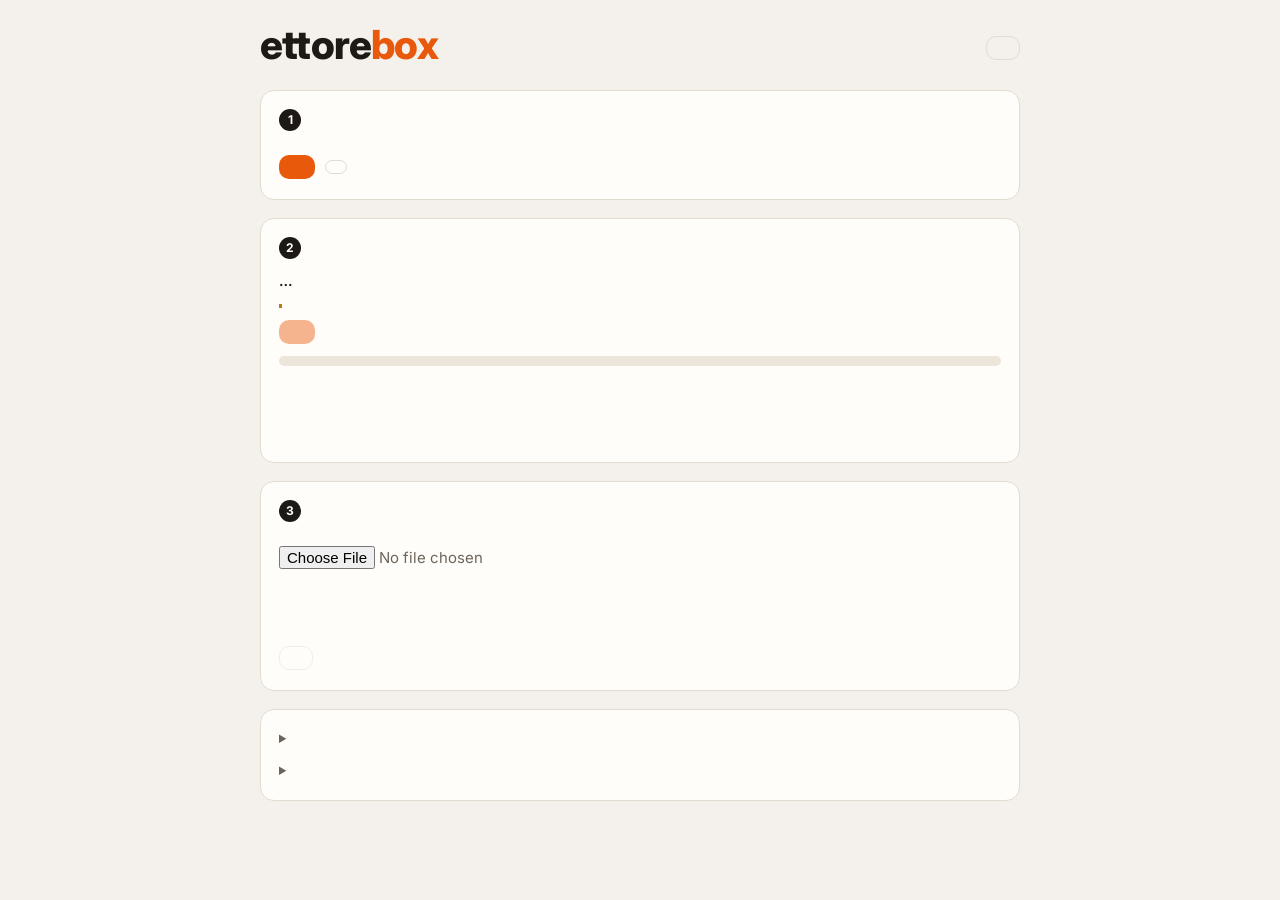
==== docs/index.html @ dc0d4690 "ettorebox: the installer and editor pages under its name, the beta's label and notes docs/index.html" ====
<!doctype html>
<html lang="en">
<head>
<meta charset="utf-8">
<meta name="viewport" content="width=device-width, initial-scale=1, viewport-fit=cover">
<title>ettorebox Installer</title>
<meta name="description" content="Install OpenPocket on a Donner Pocket X or M-VAVE BlackBox from the browser, over USB.">
<link rel="preconnect" href="https://fonts.googleapis.com">
<link rel="stylesheet" href="https://fonts.googleapis.com/css2?family=Inter:wght@400;600;800&family=JetBrains+Mono:wght@400;600&display=swap">
<style>
:root{--bg:#f4f1ec;--panel:#fffdf9;--ink:#1d1a16;--dim:#6d655b;--line:#e2dbd0;--acc:#e8590c;--acc-ink:#fff;--ok:#2f9e44;--err:#c92a2a;--warn:#b7791f;--bar:#ece5da;--code:#f0ebe3;color-scheme:light}
@media (prefers-color-scheme:dark){:root:not([data-theme="light"]){--bg:#121110;--panel:#1b1917;--ink:#ece7e0;--dim:#a39a8f;--line:#2e2a26;--acc:#ff7a29;--acc-ink:#1b1206;--ok:#5fcf74;--err:#ff6b6b;--warn:#e7b04b;--bar:#2a2622;--code:#24211e;color-scheme:dark}}
:root[data-theme="dark"]{--bg:#121110;--panel:#1b1917;--ink:#ece7e0;--dim:#a39a8f;--line:#2e2a26;--acc:#ff7a29;--acc-ink:#1b1206;--ok:#5fcf74;--err:#ff6b6b;--warn:#e7b04b;--bar:#2a2622;--code:#24211e;color-scheme:dark}
*{box-sizing:border-box}
body{margin:0;background:var(--bg);color:var(--ink);font:15px/1.55 Inter,system-ui,-apple-system,"Segoe UI",sans-serif;
  padding-left:max(16px,env(safe-area-inset-left,0px));padding-right:max(16px,env(safe-area-inset-right,0px));padding-block:24px 48px}
.wrap{max-width:760px;margin:0 auto;display:flex;flex-direction:column;gap:18px}
header{display:flex;align-items:flex-end;justify-content:space-between;gap:12px;flex-wrap:wrap}
h1{margin:0;font-size:clamp(28px,6vw,40px);font-weight:800;letter-spacing:-.02em;line-height:1.05;text-wrap:balance}
h1 span{color:var(--acc)}
.tag{margin:6px 0 0;color:var(--dim);max-width:60ch}
.card{background:var(--panel);border:1px solid var(--line);border-radius:14px;padding:18px 18px 20px;display:flex;flex-direction:column;gap:12px;min-width:0}
.card h2{margin:0;font-size:13px;letter-spacing:.09em;text-transform:uppercase;color:var(--dim);display:flex;align-items:center;gap:10px}
.card h2 b{display:inline-grid;place-items:center;width:22px;height:22px;border-radius:50%;background:var(--ink);color:var(--panel);font-size:12px;letter-spacing:0}
.row{display:flex;flex-wrap:wrap;gap:10px;align-items:center}
button.go{font:600 15px/1 Inter,sans-serif;padding:12px 18px;border-radius:10px;border:0;background:var(--acc);color:var(--acc-ink);cursor:pointer}
button.alt{font:600 14px/1 Inter,sans-serif;padding:11px 16px;border-radius:10px;border:1px solid var(--line);background:transparent;color:var(--ink);cursor:pointer}
button:disabled{opacity:.45;cursor:default}
.dev{display:grid;grid-template-columns:auto 1fr;gap:4px 14px;font-size:14px}
.dev dt{color:var(--dim)}
.dev dd{margin:0;font-weight:600;min-width:0;overflow-wrap:anywhere}
.pill{display:inline-block;font:600 12px/1 Inter,sans-serif;padding:6px 10px;border-radius:999px;border:1px solid var(--line);color:var(--dim)}
.pill.ok{color:var(--ok);border-color:currentColor}.pill.err{color:var(--err);border-color:currentColor}.pill.warn{color:var(--warn);border-color:currentColor}
.bar{height:10px;border-radius:6px;background:var(--bar);overflow:hidden}
.bar i{display:block;height:100%;width:0;background:var(--acc);transition:width .2s}
.steps{display:flex;flex-wrap:wrap;gap:6px;font-size:12px;color:var(--dim)}
.steps span{padding:4px 8px;border-radius:6px;background:var(--bar)}
.steps span.on{background:var(--acc);color:var(--acc-ink)}
.steps span.done{background:transparent;color:var(--ok);outline:1px solid currentColor}
.note{font-size:13.5px;color:var(--dim);margin:0;max-width:68ch}
.note strong{color:var(--ink)}
.warnbox{border-left:3px solid var(--warn);padding:2px 0 2px 12px}
.msg{font-weight:600;min-height:1.5em}
.msg.ok{color:var(--ok)}.msg.err{color:var(--err)}
input[type=file]{font:inherit;color:var(--dim);max-width:100%}
label.chk{display:flex;gap:8px;align-items:flex-start;font-size:13.5px}
details summary{cursor:pointer;color:var(--dim);font-size:13px}
pre#log{margin:10px 0 0;background:var(--code);border-radius:10px;padding:12px;font:12px/1.5 "JetBrains Mono",ui-monospace,Menlo,Consolas,monospace;max-height:260px;overflow:auto;white-space:pre-wrap;overflow-wrap:anywhere}
code{font:12.5px "JetBrains Mono",ui-monospace,monospace;background:var(--code);padding:1px 5px;border-radius:5px}
footer{color:var(--dim);font-size:12.5px;display:flex;flex-direction:column;gap:6px}
footer a,.note a{color:inherit}
[hidden]{display:none!important}
</style>
</head>
<body>
<div class="wrap">
  <header>
    <div>
      <h1>ettore<span>box</span></h1>
      <p class="tag" data-t="tag"></p>
    </div>
    <a class="alt" id="toeditor" href="editor.html" data-t="toeditor" style="text-decoration:none;align-self:center;font:600 14px/1 Inter,sans-serif;padding:11px 16px;border-radius:10px;border:1px solid var(--line);color:var(--ink)"></a>
  </header>

  <section class="card" id="nomidi" hidden>
    <p class="msg err" data-t="nomidi"></p>
  </section>

  <section class="card">
    <h2><b>1</b><span data-t="s1"></span></h2>
    <p class="note" data-t="s1note"></p>
    <div class="row">
      <button class="go" id="connect" data-t="connect"></button>
      <span class="pill" id="state" data-t="idle"></span>
    </div>
    <dl class="dev" id="devinfo" hidden>
      <dt data-t="pedal"></dt><dd id="d-model"></dd>
      <dt data-t="firmware"></dt><dd id="d-fw"></dd>
      <dt data-t="port"></dt><dd id="d-port"></dd>
    </dl>
  </section>

  <section class="card" id="installCard">
    <h2><b>2</b><span data-t="s2"></span></h2>
    <p class="note"><span data-t="s2note"></span> <strong id="pkgver">…</strong></p>
    <p class="note warnbox" data-t="s2warn"></p>
    <p class="note warnbox" id="bbwarn" hidden data-t="bbwarn"></p>
    <p class="note warnbox" id="testchan" hidden data-t="testchan"></p>
    <div class="row">
      <button class="go" id="install" disabled data-t="install"></button>
      <button class="alt" id="resume" hidden data-t="resume"></button>
    </div>
    <div class="bar"><i id="bar"></i></div>
    <div class="steps" id="steps"></div>
    <p class="msg" id="msg"></p>
    <p class="note" id="next" hidden><a href="editor.html" data-t="nexteditor"></a> · <a id="notes" data-t="nextnotes"></a></p>
  </section>

  <section class="card">
    <h2><b>3</b><span data-t="s3"></span></h2>
    <p class="note" data-t="s3note"></p>
    <input type="file" id="offfile" accept=".fwsc">
    <p class="msg" id="offmsg"></p>
    <label class="chk" id="offconfirm" hidden><input type="checkbox" id="offok"><span data-t="unknownok"></span></label>
    <div class="row"><button class="alt" id="backoff" disabled data-t="backoff"></button></div>
    <div class="note warnbox" id="v21-factory" hidden>
      <strong>BlackBox V21 factory sounds</strong>
      <p>The V21 firmware file contains no amps, cabinets, or presets. After it boots, verify the factory sounds here. If verification fails, start the Terminal tool in the <a href="RESCUE.md#blackbox-v21-factory-sounds">macOS recovery steps</a> before pressing the USB recovery button.</p>
      <div class="row">
        <button class="alt" id="verify-factory" disabled>Verify factory sounds</button>
        <button class="alt" id="factory-uboot" disabled>Enter BlackBox USB recovery</button>
      </div>
    </div>
  </section>

  <section class="card">
    <details>
      <summary data-t="rescue"></summary>
      <label class="chk"><input type="checkbox" id="rescueOn"><span data-t="rescueon"></span></label>
      <p class="note" data-t="rescuenote"></p>
      <p class="note" data-t="rescuemac"></p>
      <div class="row"><button class="alt" id="uboot" disabled data-t="uboot"></button></div>
    </details>
    <details>
      <summary data-t="logt"></summary>
      <pre id="log"></pre>
    </details>
  </section>

  <footer>
    <span data-t="foot1"></span>
    <span data-t="foot2"></span>
  </footer>
</div>

<script type="module">
import { Updater, IS_OTA, IS_OPENPOCKET, OUR_LOADER, MODELS, NEW_LAYOUT } from "./pxota.js";
import { productOf, logicalImage, checkOfficial } from "./pxpkg.js";
import { BLACKBOX_V21, verifyFactorySounds } from "./pxfactory.js";

const T = {
  en: {
    tag: "Install ettorebox, guitar firmware built on OpenPocket, on an M-VAVE BlackBox, from the browser, over the USB cable. Beta.",
    nomidi: "This browser has no Web MIDI. Use Chrome or Edge on a computer (Windows, macOS, Linux, ChromeOS).",
    s1: "Connect the pedal", s1note: "Turn the pedal on, plug it in over USB (a data cable) and close any other app using it. The browser asks for MIDI access: allow it.",
    connect: "Connect", idle: "waiting", searching: "searching…", found: "pedal found", none: "no pedal", busy: "working…",
    pedal: "Pedal", firmware: "Firmware", port: "MIDI port",
    official: "official", opfw: "OpenPocket or ettorebox", loader: "update mode (loader)",
    s2: "Install ettorebox", s2note: "Available version:",
    s2warn: "During the install (about 1 to 2 minutes): do not unplug or switch the pedal off, keep this tab open. Nothing is written before the pedal has checked the package. First install over the official firmware: keep your backup (SD card / fm1buddy) at hand. A BlackBox with M-VAVE's firmware V22 or later is not supported yet: the page and the pedal refuse it, nothing is written.",
    install: "Install", resume: "Resume the update",
    st_start: "start", st_verify: "check", st_loader: "loader", st_write: "write", st_reboot: "restart", st_done: "done",
    done: "Done: the pedal now runs ", nexteditor: "Open the preset editor", nextnotes: "What is new in this version", sameok: "OpenPocket is up to date.",
    s3: "Back to the official firmware", s3note: "Pick your pedal's official file (.fwsc), downloaded from Donner / M-VAVE. It is checked here, in your browser, and sent to no server.",
    backoff: "Return to the official firmware", offknown: "Official file verified: ", offunknown: "Well-formed official file, unknown to this page: ",
    unknownok: "I understand: this file has not been tested with this page. Install it anyway.",
    rescue: "Rescue and advanced options",
    rescuenote: "If the pedal stays in update mode, reconnect it: the Resume button appears. The button below puts a pedal running OpenPocket into the chip's UBOOT mode, for a recovery from the SD card (fm1buddy).",
    rescuemac: "A pedal that restarts in a loop and cannot be reached by this page can be restored from a Mac, with no extra hardware: download the official BlackBox file (M-VAVE), then run `make rescue` in the OpenPocket folder (read-only check), and `make rescue-write` to restore it. The steps are in docs/RESCUE.md; the SD-card route (fm1buddy, flash/) is the second choice.",
    uboot: "Enter UBOOT mode", logt: "Log",
    foot1: "ettorebox is built on OpenPocket (github.com/isod89/openpocket) and is not affiliated with Donner, M-VAVE or OpenPocket's maintainers. Install at your own risk. Source code: GPL-3.0, github.com/steponme82/ettorebox.",
    foot2: "Update protocol and loader from Felucca and felucca-bsp (Hügelton Instruments, GPL-3.0 / MPL-2.0). JieLi AC79 SDK files: Apache-2.0. Inter typeface: SIL OFL 1.1.",
    e_notfound: "Pedal not found. Check the cable (data), close other MIDI apps, then try again.",
    testchan: "TEST CHANNEL: this installs a test build, not the release. It is for people who agreed to try it, and it is not the version the normal installer page offers. To go back, open this page without ?channel=… and press Install.",
    bbwarn: "ettorebox is a beta: keep M-VAVE's own firmware file at hand, and the rescue steps (RESCUE.md in the repository). Not on a BlackBox with M-VAVE's firmware V22 or later: this page and the pedal refuse it.",
toeditor: "Preset editor →",
        rescueon: "Rescue mode, for a pedal that restarts in a loop: tick this, press Connect, then plug the pedal in (or let it restart). The install starts by itself as soon as the pedal answers; it stops the pedal's sound processing at once, so the restarts stop. It installs the official file chosen in step 3 if there is one for this pedal, otherwise OpenPocket.",
    e_model: "This package is not for this pedal: ", e_lost: "The pedal was disconnected. Plug it back in and press Resume.",
    e_stopped: "The pedal stopped answering. ", e_noloader: "The update loader did not appear. Replug the cable, then Resume.",
    e_noreturn: "The pedal did not come back: switch it off and on.", e_mismatch: "Written, but the pedal reports: ",
    e_foreign: "The pedal is in the update mode of another firmware: ", e_pkg: "OpenPocket package missing on this site: ",
    e_layout: "Not installed: this pedal has M-VAVE's firmware V22 or later, whose memory layout OpenPocket cannot write yet (installing would overwrite the pedal's own start-up code and it would no longer switch on). Nothing was written, and the pedal keeps its own firmware. If it stays dark, switch it on holding HOME, > and the knob (M-VAVE's Recovery Mode) and reinstall M-VAVE's firmware with their updater. Details: ",
    newlayout: "This BlackBox runs M-VAVE's firmware V22 or later. OpenPocket cannot be installed on it yet: the new firmware moved the memory layout, and installing would overwrite the pedal's own start-up code (several pedals stopped switching on this way). The Install button stays off. Keep M-VAVE's firmware for now.",
  },
};
const lang = "en";
const stored = (k, d) => { try { return localStorage.getItem(k) || d; } catch (_) { return d; } };
const t = (k) => (T[lang] && T[lang][k]) || T.en[k] || k;
function applyLang() {
  document.documentElement.lang = lang;
  document.querySelectorAll("[data-t]").forEach((el) => { el.textContent = t(el.dataset.t); });
  drawSteps();
}

const $ = (id) => document.getElementById(id);
const logEl = $("log");
const log = (m) => { logEl.textContent += `[${new Date().toLocaleTimeString()}] ${m}\n`; logEl.scrollTop = logEl.scrollHeight; };
const STEPS = ["start", "verify", "loader", "write", "reboot", "done"];
let stepAt = -1;
function drawSteps() {
  $("steps").innerHTML = STEPS.map((s, i) => `<span class="${i < stepAt ? "done" : i === stepAt ? "on" : ""}">${t("st_" + s)}</span>`).join("");
}
function setState(text, cls = "") { const p = $("state"); p.textContent = text; p.className = "pill " + cls; }
function setMsg(el, text, cls = "") { el.textContent = text; el.className = "msg " + cls; }
const errText = (e) => (e && e.code && T.en["e_" + e.code] ? t("e_" + e.code) + (e.detail || "") : (e && e.message) || String(e));

/* a test channel (?channel=midi-test): packages from firmware/<channel>/, never offered without the link */
const CHANNEL = (new URLSearchParams(location.search).get("channel") || "").replace(/[^a-z0-9-]/g, "");
const FW = "firmware/" + (CHANNEL ? CHANNEL + "/" : "");
let access = null, up = null, manifest = null, lastDev = null, busy = false, official = null;
let sawV21 = false;

if (!navigator.requestMIDIAccess) { $("nomidi").hidden = false; $("connect").disabled = true; }
$("testchan").hidden = !CHANNEL;

async function loadManifest() {
  try {
    const r = await fetch(FW + "manifest.json", { cache: "no-store" });
    manifest = await r.json();
    $("pkgver").textContent = (manifest.label || "v" + manifest.version) + (CHANNEL ? " (" + CHANNEL + ")" : "");   /* (label: ettorebox) */
  } catch (e) { $("pkgver").textContent = "—"; log("manifest: " + e.message); }
}

function showDev(d) {
  lastDev = d;
  $("devinfo").hidden = !d;
  const onV21 = d?.id.text === BLACKBOX_V21;
  if (d) sawV21 = onV21;
  $("v21-factory").hidden = !sawV21 && official?.product !== BLACKBOX_V21;
  $("verify-factory").disabled = busy || !onV21;
  $("factory-uboot").disabled = busy || !onV21;
  $("resume").hidden = !d || !IS_OTA(d.id);
  $("install").disabled = busy || !d || IS_OTA(d.id) || !manifest || NEW_LAYOUT(d.id);   /* (M-VAVE V22 and later: never) */
  $("uboot").disabled = busy || !d || !IS_OPENPOCKET(d.id);
  $("backoff").disabled = busy || !d || IS_OTA(d.id) || !official || official.model !== d.id.model ||
    (!official.known && !$("offok").checked);
  $("backoff").textContent = official?.product === BLACKBOX_V21 ? "Install V21 firmware" : t("backoff");
  if (!d) return;
  const id = d.id;
  const ota = IS_OTA(id);
  $("d-model").textContent = ota ? "—" : (id.model === "PocketX" ? "Donner Pocket X" : "M-VAVE BlackBox");
  $("d-fw").textContent = ota ? `${t("loader")} (${id.text})` : IS_OPENPOCKET(id) ? `${t("opfw")} v${id.version - 900} (${id.text})` : `${t("official")} ${String(id.version).padStart(3, "0")} (${id.text})`;
  $("d-port").textContent = d.name;
  const bb = id.model === "BlackBox";               /* not supported yet: boot loop (issue #1) */
  $("bbwarn").hidden = !bb;
  if (NEW_LAYOUT(id)) setMsg($("msg"), t("newlayout"), "err");   /* (M-VAVE V22 and later: Install stays off) */
}

async function connect() {
  try {
    if (!access) {
      access = await navigator.requestMIDIAccess({ sysex: true });
      up = new Updater(access, log);
      access.onstatechange = () => { if (busy || scanning) return; if (rescueArmed()) rescueTry(); else scan(); };
    }
    await scan();
  } catch (e) { setState(t("none"), "err"); log("MIDI: " + e.message); }
}
let scanning = false;
async function scan() {
  if (scanning || !up) return;
  scanning = true;
  setState(t("searching"));
  try {
    const d = await up.identify();
    if (d) { setState(t("found"), "ok"); log(`found ${d.id.text} on "${d.name}"`); }
    else { setState(t("none"), "warn"); log("no pedal" + up.seen()); }
    showDev(d);
  } finally { scanning = false; }
  if (rescueArmed() && lastDev && MODELS.includes(lastDev.id.model)) setTimeout(rescueTry, 0);   // seen by a scan
}

function progress(kind, n) {
  const k = STEPS.indexOf(kind);
  if (k >= 0 && k !== stepAt) { stepAt = k; drawSteps(); }
  const est = kind === "verify" ? 40 : kind === "write" ? 2700 : 0;   // requests: step 1 ~30, step 2 ~2 x 1300
  const base = { start: 0, verify: 2, loader: 8, write: 12, reboot: 96, done: 100 }[kind] ?? 0;
  const span = kind === "verify" ? 6 : kind === "write" ? 84 : 0;
  const pct = base + (est && typeof n === "number" ? Math.min(1, n / est) * span : 0);
  $("bar").style.width = pct.toFixed(1) + "%";
}

async function packageFor(model) {
  const p = manifest && manifest.packages.find((x) => x.model === model);
  if (!p) throw Object.assign(new Error(model), { code: "pkg", detail: model });
  const r = await fetch(FW + p.file, { cache: "no-store" });
  if (!r.ok) throw Object.assign(new Error(p.file), { code: "pkg", detail: p.file });
  const bytes = new Uint8Array(await r.arrayBuffer());
  if (productOf(bytes) !== p.product) throw new Error("package identity mismatch");
  return { product: p.product, image: logicalImage(bytes) };
}

async function run(job, resultMessage) {
  if (busy) return;
  busy = true; stepAt = resultMessage ? -1 : 0; drawSteps(); $("bar").style.width = "0";
  setState(t("busy"), "warn");
  ["install", "backoff", "uboot", "connect", "verify-factory", "factory-uboot"].forEach((id) => $(id).disabled = true);
  setMsg($("msg"), ""); $("next").hidden = true;
  try {
    const res = await job();
    if (!resultMessage) { stepAt = STEPS.length; drawSteps(); }   // every stage done, none still lit
    const firmwareOnly = !resultMessage && res === BLACKBOX_V21;
    const v = !resultMessage && /^(?:PocketX|BlackBox)_9(\d\d)$/.exec(res);
    const message = resultMessage || (firmwareOnly
      ? "V21 firmware booted. Verify or restore the factory sounds in step 3."
      : t("done") + (v && manifest && manifest.label ? `ettorebox ${manifest.label} (${res})` : v ? `${t("opfw")} v${+v[1]} (${res})` : res));
    setMsg($("msg"), message, firmwareOnly ? "" : "ok");
    if (v) { $("notes").href = manifest && manifest.notes ? manifest.notes : `WHATS-NEW-v${+v[1]}.md`; $("next").hidden = false; }
    log(message);
  } catch (e) {
    setMsg($("msg"), errText(e), "err");
    log(`error ${e.code || ""}: ${e.message}`);
  } finally {
    busy = false;
    $("connect").disabled = false;
    await scan();
  }
}

$("connect").onclick = connect;

// rescue mode (issue #1): the packages are fetched beforehand, the install fires the moment a pedal answers
let pre = null;
let rescueTries = 0;                                  // a few attempts, then the mode turns itself off
const rescueArmed = () => $("rescueOn").checked && pre !== null && up !== null && rescueTries < 10;
async function prefetch() {
  pre = null;
  const got = {};
  for (const m of MODELS) { try { got[m] = await packageFor(m); } catch (e) { log("rescue: " + errText(e)); } }
  if ($("rescueOn").checked) { pre = got; log("rescue mode armed: waiting for the pedal"); setState(t("searching"), "warn"); }
}
function pick(model) {
  if (official && official.model === model && (official.known || $("offok").checked)) return { image: official.image, product: official.product };
  return pre && pre[model];
}
function rescueTry() {
  if (busy || scanning || !rescueArmed()) return;
  rescueTries++;
  return run(async () => {
    const r = await up.rescue(pick, (s, n) => { progress(s, n); if (s !== "verify" && s !== "write") log("rescue step " + s + (n !== undefined ? " " + n : "")); });
    if (!r) throw Object.assign(new Error("no pedal yet"), { code: "notfound", detail: up.seen() });
    $("rescueOn").checked = false; pre = null;
    return r;
  });
}
$("rescueOn").onchange = async () => {
  if (!$("rescueOn").checked) { pre = null; log("rescue mode off"); return; }
  rescueTries = 0;
  await prefetch();
  if (rescueArmed() && lastDev) rescueTry();
};
$("install").onclick = () => run(async () => {
  const d = lastDev;
  const { product, image } = await packageFor(d.id.model);
  log(`install ${product} over ${d.id.text}`);
  return up.install(image, product, (s, n) => { progress(s, n); if (s !== "verify" && s !== "write") log("step " + s + (n !== undefined ? " " + n : "")); });
});
$("resume").onclick = () => run(async () => {
  const d = lastDev;
  // our loader: finish the OpenPocket package of the model picked by the official file or the last model seen
  if (OUR_LOADER(d.id)) {
    const model = (official && official.model) || stored("op-model", "PocketX");
    const { product, image } = await packageFor(model);
    await up.resume(image, product, (s, n) => progress(s, n));
    return product;
  }
  if (!official) throw Object.assign(new Error(d.id.text), { code: "foreign", detail: d.id.text });
  await up.resume(official.image, official.product, (s, n) => progress(s, n), { official: true });
  return official.product;
});
$("backoff").onclick = () => run(async () => {
  log(`return to ${official.product}`);
  return up.install(official.image, official.product, (s, n) => progress(s, n));
});
$("uboot").onclick = async () => { try { await up.uboot(); log("UBOOT soft key sent"); } catch (e) { log(e.message); } };
$("factory-uboot").onclick = () => run(
  () => up.uboot((id) => id.text === BLACKBOX_V21),
  "USB recovery requested. The Terminal recovery tool can now read the pedal."
);
$("verify-factory").onclick = () => run(
  () => verifyFactorySounds(up, (p) => { $("bar").style.width = (p * 100).toFixed(1) + "%"; }),
  "Factory sounds verified: 20 amps, 20 cabinets, and 80 presets."
);
$("offfile").onchange = async (ev) => {
  official = null; $("offconfirm").hidden = true; $("offok").checked = false;
  const f = ev.target.files[0];
  if (!f) { showDev(lastDev); return; }
  try {
    official = await checkOfficial(new Uint8Array(await f.arrayBuffer()));
    setMsg($("offmsg"), (official.known ? t("offknown") : t("offunknown")) + official.product, official.known ? "ok" : "");
    $("offconfirm").hidden = official.known;
    log(`official file ${f.name}: ${official.product}, sha256 ${official.sha256.slice(0, 16)}…, known ${official.known}`);
  } catch (e) { setMsg($("offmsg"), e.message, "err"); }
  showDev(lastDev);
};
$("offok").onchange = () => showDev(lastDev);
window.addEventListener("beforeunload", (e) => { if (busy) { e.preventDefault(); e.returnValue = ""; } });
// remember the model, for a resume after a disconnect
setInterval(() => { if (lastDev && MODELS.includes(lastDev.id.model)) try { localStorage.setItem("op-model", lastDev.id.model); } catch (_) {} }, 2000);

applyLang();
loadManifest().then(() => showDev(lastDev));
</script>
</body>
</html>
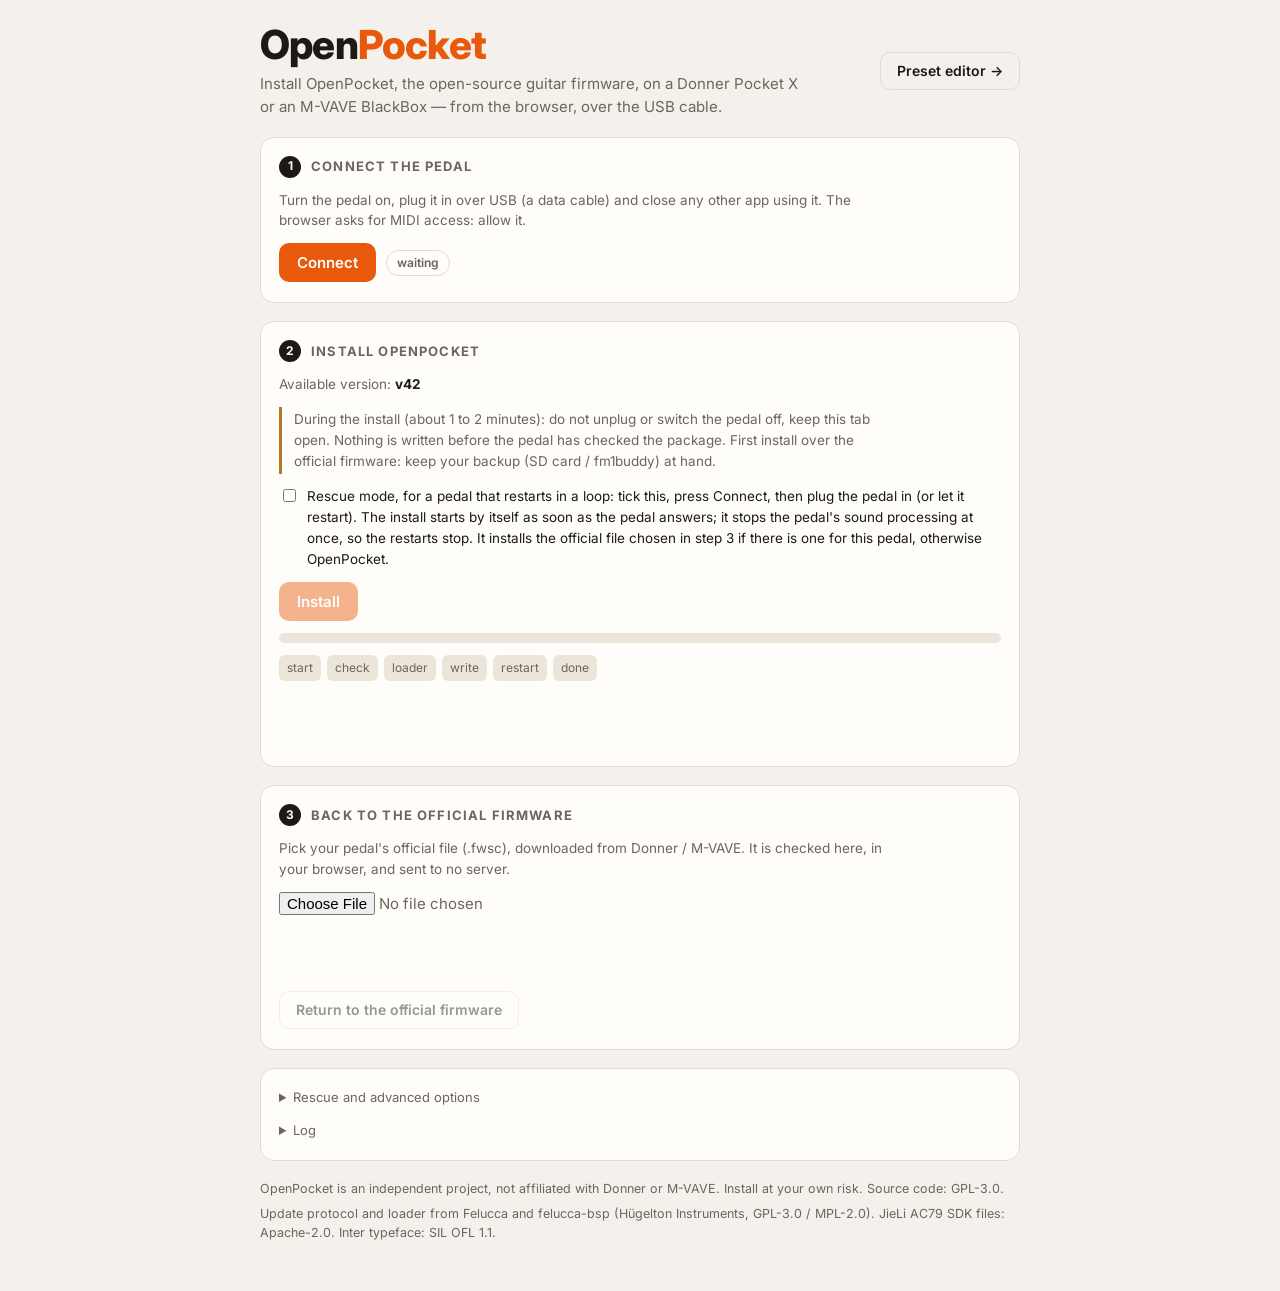
==== commit 54562b1c: "Site: the installer and the editor, with ettorebox beta 51 (BlackBox only; Pocket X untested) Co-Aut" ====
--- a/docs/index.html
+++ b/docs/index.html
@@ -3,7 +3,7 @@
 <head>
 <meta charset="utf-8">
 <meta name="viewport" content="width=device-width, initial-scale=1, viewport-fit=cover">
-<title>ettorebox Installer</title>
+<title>OpenPocket Installer</title>
 <meta name="description" content="Install OpenPocket on a Donner Pocket X or M-VAVE BlackBox from the browser, over USB.">
 <link rel="preconnect" href="https://fonts.googleapis.com">
 <link rel="stylesheet" href="https://fonts.googleapis.com/css2?family=Inter:wght@400;600;800&family=JetBrains+Mono:wght@400;600&display=swap">
@@ -56,7 +56,7 @@
 <div class="wrap">
   <header>
     <div>
-      <h1>ettore<span>box</span></h1>
+      <h1>Open<span>Pocket</span></h1>
       <p class="tag" data-t="tag"></p>
     </div>
     <a class="alt" id="toeditor" href="editor.html" data-t="toeditor" style="text-decoration:none;align-self:center;font:600 14px/1 Inter,sans-serif;padding:11px 16px;border-radius:10px;border:1px solid var(--line);color:var(--ink)"></a>
@@ -85,7 +85,7 @@
     <p class="note"><span data-t="s2note"></span> <strong id="pkgver">…</strong></p>
     <p class="note warnbox" data-t="s2warn"></p>
     <p class="note warnbox" id="bbwarn" hidden data-t="bbwarn"></p>
-    <p class="note warnbox" id="testchan" hidden data-t="testchan"></p>
+    <label class="chk"><input type="checkbox" id="rescueOn"><span data-t="rescueon"></span></label>
     <div class="row">
       <button class="go" id="install" disabled data-t="install"></button>
       <button class="alt" id="resume" hidden data-t="resume"></button>
@@ -93,7 +93,6 @@
     <div class="bar"><i id="bar"></i></div>
     <div class="steps" id="steps"></div>
     <p class="msg" id="msg"></p>
-    <p class="note" id="next" hidden><a href="editor.html" data-t="nexteditor"></a> · <a id="notes" data-t="nextnotes"></a></p>
   </section>
 
   <section class="card">
@@ -103,22 +102,12 @@
     <p class="msg" id="offmsg"></p>
     <label class="chk" id="offconfirm" hidden><input type="checkbox" id="offok"><span data-t="unknownok"></span></label>
     <div class="row"><button class="alt" id="backoff" disabled data-t="backoff"></button></div>
-    <div class="note warnbox" id="v21-factory" hidden>
-      <strong>BlackBox V21 factory sounds</strong>
-      <p>The V21 firmware file contains no amps, cabinets, or presets. After it boots, verify the factory sounds here. If verification fails, start the Terminal tool in the <a href="RESCUE.md#blackbox-v21-factory-sounds">macOS recovery steps</a> before pressing the USB recovery button.</p>
-      <div class="row">
-        <button class="alt" id="verify-factory" disabled>Verify factory sounds</button>
-        <button class="alt" id="factory-uboot" disabled>Enter BlackBox USB recovery</button>
-      </div>
-    </div>
   </section>
 
   <section class="card">
     <details>
       <summary data-t="rescue"></summary>
-      <label class="chk"><input type="checkbox" id="rescueOn"><span data-t="rescueon"></span></label>
       <p class="note" data-t="rescuenote"></p>
-      <p class="note" data-t="rescuemac"></p>
       <div class="row"><button class="alt" id="uboot" disabled data-t="uboot"></button></div>
     </details>
     <details>
@@ -134,43 +123,38 @@
 </div>
 
 <script type="module">
-import { Updater, IS_OTA, IS_OPENPOCKET, OUR_LOADER, MODELS, NEW_LAYOUT } from "./pxota.js";
+import { Updater, IS_OTA, IS_OPENPOCKET, OUR_LOADER, MODELS } from "./pxota.js";
 import { productOf, logicalImage, checkOfficial } from "./pxpkg.js";
-import { BLACKBOX_V21, verifyFactorySounds } from "./pxfactory.js";
 
 const T = {
   en: {
-    tag: "Install ettorebox, guitar firmware built on OpenPocket, on an M-VAVE BlackBox, from the browser, over the USB cable. Beta.",
+    tag: "Install OpenPocket, the open-source guitar firmware, on a Donner Pocket X or an M-VAVE BlackBox — from the browser, over the USB cable.",
     nomidi: "This browser has no Web MIDI. Use Chrome or Edge on a computer (Windows, macOS, Linux, ChromeOS).",
     s1: "Connect the pedal", s1note: "Turn the pedal on, plug it in over USB (a data cable) and close any other app using it. The browser asks for MIDI access: allow it.",
     connect: "Connect", idle: "waiting", searching: "searching…", found: "pedal found", none: "no pedal", busy: "working…",
     pedal: "Pedal", firmware: "Firmware", port: "MIDI port",
-    official: "official", opfw: "OpenPocket or ettorebox", loader: "update mode (loader)",
-    s2: "Install ettorebox", s2note: "Available version:",
-    s2warn: "During the install (about 1 to 2 minutes): do not unplug or switch the pedal off, keep this tab open. Nothing is written before the pedal has checked the package. First install over the official firmware: keep your backup (SD card / fm1buddy) at hand. A BlackBox with M-VAVE's firmware V22 or later is not supported yet: the page and the pedal refuse it, nothing is written.",
+    official: "official", opfw: "OpenPocket", loader: "update mode (loader)",
+    s2: "Install OpenPocket", s2note: "Available version:",
+    s2warn: "During the install (about 1 to 2 minutes): do not unplug or switch the pedal off, keep this tab open. Nothing is written before the pedal has checked the package. First install over the official firmware: keep your backup (SD card / fm1buddy) at hand.",
     install: "Install", resume: "Resume the update",
     st_start: "start", st_verify: "check", st_loader: "loader", st_write: "write", st_reboot: "restart", st_done: "done",
-    done: "Done: the pedal now runs ", nexteditor: "Open the preset editor", nextnotes: "What is new in this version", sameok: "OpenPocket is up to date.",
+    done: "Done: the pedal now runs ", sameok: "OpenPocket is up to date.",
     s3: "Back to the official firmware", s3note: "Pick your pedal's official file (.fwsc), downloaded from Donner / M-VAVE. It is checked here, in your browser, and sent to no server.",
     backoff: "Return to the official firmware", offknown: "Official file verified: ", offunknown: "Well-formed official file, unknown to this page: ",
     unknownok: "I understand: this file has not been tested with this page. Install it anyway.",
     rescue: "Rescue and advanced options",
     rescuenote: "If the pedal stays in update mode, reconnect it: the Resume button appears. The button below puts a pedal running OpenPocket into the chip's UBOOT mode, for a recovery from the SD card (fm1buddy).",
-    rescuemac: "A pedal that restarts in a loop and cannot be reached by this page can be restored from a Mac, with no extra hardware: download the official BlackBox file (M-VAVE), then run `make rescue` in the OpenPocket folder (read-only check), and `make rescue-write` to restore it. The steps are in docs/RESCUE.md; the SD-card route (fm1buddy, flash/) is the second choice.",
     uboot: "Enter UBOOT mode", logt: "Log",
-    foot1: "ettorebox is built on OpenPocket (github.com/isod89/openpocket) and is not affiliated with Donner, M-VAVE or OpenPocket's maintainers. Install at your own risk. Source code: GPL-3.0, github.com/steponme82/ettorebox.",
+    foot1: "OpenPocket is an independent project, not affiliated with Donner or M-VAVE. Install at your own risk. Source code: GPL-3.0.",
     foot2: "Update protocol and loader from Felucca and felucca-bsp (Hügelton Instruments, GPL-3.0 / MPL-2.0). JieLi AC79 SDK files: Apache-2.0. Inter typeface: SIL OFL 1.1.",
     e_notfound: "Pedal not found. Check the cable (data), close other MIDI apps, then try again.",
-    testchan: "TEST CHANNEL: this installs a test build, not the release. It is for people who agreed to try it, and it is not the version the normal installer page offers. To go back, open this page without ?channel=… and press Install.",
-    bbwarn: "ettorebox is a beta: keep M-VAVE's own firmware file at hand, and the rescue steps (RESCUE.md in the repository). Not on a BlackBox with M-VAVE's firmware V22 or later: this page and the pedal refuse it.",
+    bbwarn: "M-VAVE BlackBox: v31 is the fix for issue #1 (OpenPocket restarted every 4 s after the pedal was switched off and on), still being tested on the BlackBox. Please report how it goes on GitHub. If your BlackBox restarts in a loop, use the rescue mode below.",
 toeditor: "Preset editor →",
         rescueon: "Rescue mode, for a pedal that restarts in a loop: tick this, press Connect, then plug the pedal in (or let it restart). The install starts by itself as soon as the pedal answers; it stops the pedal's sound processing at once, so the restarts stop. It installs the official file chosen in step 3 if there is one for this pedal, otherwise OpenPocket.",
     e_model: "This package is not for this pedal: ", e_lost: "The pedal was disconnected. Plug it back in and press Resume.",
     e_stopped: "The pedal stopped answering. ", e_noloader: "The update loader did not appear. Replug the cable, then Resume.",
     e_noreturn: "The pedal did not come back: switch it off and on.", e_mismatch: "Written, but the pedal reports: ",
     e_foreign: "The pedal is in the update mode of another firmware: ", e_pkg: "OpenPocket package missing on this site: ",
-    e_layout: "Not installed: this pedal has M-VAVE's firmware V22 or later, whose memory layout OpenPocket cannot write yet (installing would overwrite the pedal's own start-up code and it would no longer switch on). Nothing was written, and the pedal keeps its own firmware. If it stays dark, switch it on holding HOME, > and the knob (M-VAVE's Recovery Mode) and reinstall M-VAVE's firmware with their updater. Details: ",
-    newlayout: "This BlackBox runs M-VAVE's firmware V22 or later. OpenPocket cannot be installed on it yet: the new firmware moved the memory layout, and installing would overwrite the pedal's own start-up code (several pedals stopped switching on this way). The Install button stays off. Keep M-VAVE's firmware for now.",
   },
 };
 const lang = "en";
@@ -194,37 +178,21 @@
 function setMsg(el, text, cls = "") { el.textContent = text; el.className = "msg " + cls; }
 const errText = (e) => (e && e.code && T.en["e_" + e.code] ? t("e_" + e.code) + (e.detail || "") : (e && e.message) || String(e));
 
-/* a test channel (?channel=midi-test): packages from firmware/<channel>/, never offered without the link */
-const CHANNEL = (new URLSearchParams(location.search).get("channel") || "").replace(/[^a-z0-9-]/g, "");
-const FW = "firmware/" + (CHANNEL ? CHANNEL + "/" : "");
 let access = null, up = null, manifest = null, lastDev = null, busy = false, official = null;
-let sawV21 = false;
 
 if (!navigator.requestMIDIAccess) { $("nomidi").hidden = false; $("connect").disabled = true; }
-$("testchan").hidden = !CHANNEL;
 
 async function loadManifest() {
   try {
-    const r = await fetch(FW + "manifest.json", { cache: "no-store" });
+    const r = await fetch("firmware/manifest.json", { cache: "no-store" });
     manifest = await r.json();
-    $("pkgver").textContent = (manifest.label || "v" + manifest.version) + (CHANNEL ? " (" + CHANNEL + ")" : "");   /* (label: ettorebox) */
+    $("pkgver").textContent = "v" + manifest.version;
   } catch (e) { $("pkgver").textContent = "—"; log("manifest: " + e.message); }
 }
 
 function showDev(d) {
   lastDev = d;
   $("devinfo").hidden = !d;
-  const onV21 = d?.id.text === BLACKBOX_V21;
-  if (d) sawV21 = onV21;
-  $("v21-factory").hidden = !sawV21 && official?.product !== BLACKBOX_V21;
-  $("verify-factory").disabled = busy || !onV21;
-  $("factory-uboot").disabled = busy || !onV21;
-  $("resume").hidden = !d || !IS_OTA(d.id);
-  $("install").disabled = busy || !d || IS_OTA(d.id) || !manifest || NEW_LAYOUT(d.id);   /* (M-VAVE V22 and later: never) */
-  $("uboot").disabled = busy || !d || !IS_OPENPOCKET(d.id);
-  $("backoff").disabled = busy || !d || IS_OTA(d.id) || !official || official.model !== d.id.model ||
-    (!official.known && !$("offok").checked);
-  $("backoff").textContent = official?.product === BLACKBOX_V21 ? "Install V21 firmware" : t("backoff");
   if (!d) return;
   const id = d.id;
   const ota = IS_OTA(id);
@@ -233,7 +201,10 @@
   $("d-port").textContent = d.name;
   const bb = id.model === "BlackBox";               /* not supported yet: boot loop (issue #1) */
   $("bbwarn").hidden = !bb;
-  if (NEW_LAYOUT(id)) setMsg($("msg"), t("newlayout"), "err");   /* (M-VAVE V22 and later: Install stays off) */
+  $("install").disabled = busy || ota || !manifest;
+  $("resume").hidden = !ota;
+  $("uboot").disabled = busy || !IS_OPENPOCKET(id);
+  $("backoff").disabled = busy || ota || !official || official.model !== id.model || (!official.known && !$("offok").checked);
 }
 
 async function connect() {
@@ -273,30 +244,23 @@
 async function packageFor(model) {
   const p = manifest && manifest.packages.find((x) => x.model === model);
   if (!p) throw Object.assign(new Error(model), { code: "pkg", detail: model });
-  const r = await fetch(FW + p.file, { cache: "no-store" });
+  const r = await fetch("firmware/" + p.file, { cache: "no-store" });
   if (!r.ok) throw Object.assign(new Error(p.file), { code: "pkg", detail: p.file });
   const bytes = new Uint8Array(await r.arrayBuffer());
   if (productOf(bytes) !== p.product) throw new Error("package identity mismatch");
   return { product: p.product, image: logicalImage(bytes) };
 }
 
-async function run(job, resultMessage) {
+async function run(job) {
   if (busy) return;
-  busy = true; stepAt = resultMessage ? -1 : 0; drawSteps(); $("bar").style.width = "0";
+  busy = true; stepAt = 0; drawSteps(); $("bar").style.width = "0";
   setState(t("busy"), "warn");
-  ["install", "backoff", "uboot", "connect", "verify-factory", "factory-uboot"].forEach((id) => $(id).disabled = true);
-  setMsg($("msg"), ""); $("next").hidden = true;
+  ["install", "backoff", "uboot", "connect"].forEach((id) => $(id).disabled = true);
+  setMsg($("msg"), "");
   try {
     const res = await job();
-    if (!resultMessage) { stepAt = STEPS.length; drawSteps(); }   // every stage done, none still lit
-    const firmwareOnly = !resultMessage && res === BLACKBOX_V21;
-    const v = !resultMessage && /^(?:PocketX|BlackBox)_9(\d\d)$/.exec(res);
-    const message = resultMessage || (firmwareOnly
-      ? "V21 firmware booted. Verify or restore the factory sounds in step 3."
-      : t("done") + (v && manifest && manifest.label ? `ettorebox ${manifest.label} (${res})` : v ? `${t("opfw")} v${+v[1]} (${res})` : res));
-    setMsg($("msg"), message, firmwareOnly ? "" : "ok");
-    if (v) { $("notes").href = manifest && manifest.notes ? manifest.notes : `WHATS-NEW-v${+v[1]}.md`; $("next").hidden = false; }
-    log(message);
+    setMsg($("msg"), t("done") + res, "ok");
+    log("done: " + res);
   } catch (e) {
     setMsg($("msg"), errText(e), "err");
     log(`error ${e.code || ""}: ${e.message}`);
@@ -363,14 +327,6 @@
   return up.install(official.image, official.product, (s, n) => progress(s, n));
 });
 $("uboot").onclick = async () => { try { await up.uboot(); log("UBOOT soft key sent"); } catch (e) { log(e.message); } };
-$("factory-uboot").onclick = () => run(
-  () => up.uboot((id) => id.text === BLACKBOX_V21),
-  "USB recovery requested. The Terminal recovery tool can now read the pedal."
-);
-$("verify-factory").onclick = () => run(
-  () => verifyFactorySounds(up, (p) => { $("bar").style.width = (p * 100).toFixed(1) + "%"; }),
-  "Factory sounds verified: 20 amps, 20 cabinets, and 80 presets."
-);
 $("offfile").onchange = async (ev) => {
   official = null; $("offconfirm").hidden = true; $("offok").checked = false;
   const f = ev.target.files[0];
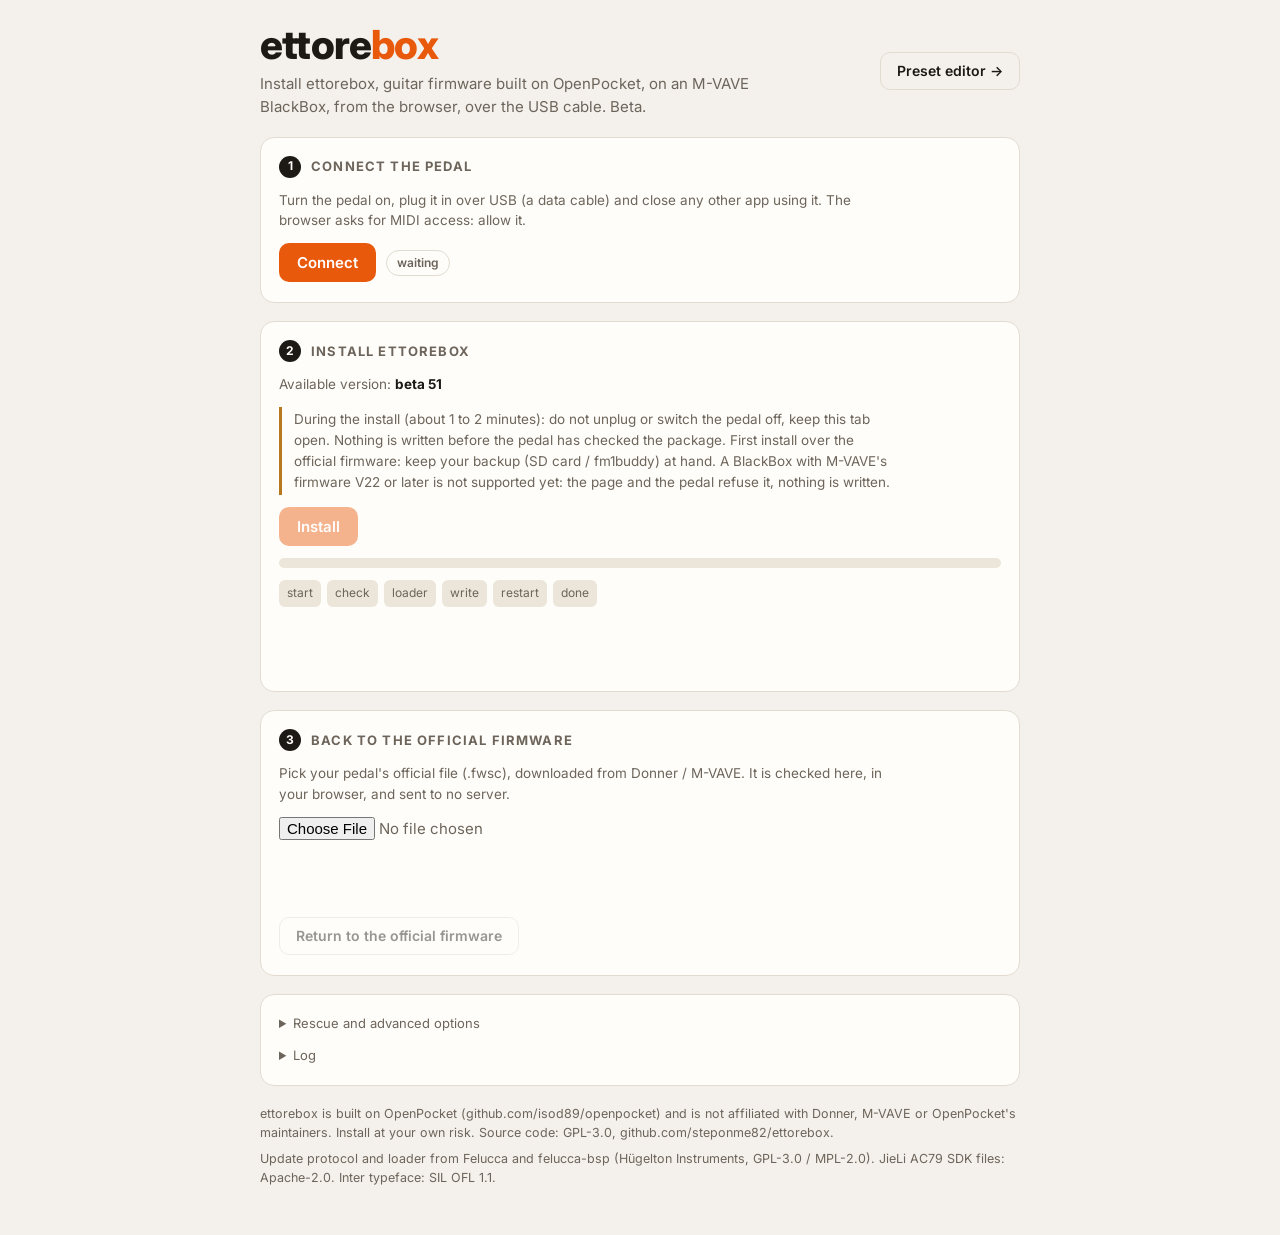
==== commit 9431d128: "Site: ettorebox main (dc0d469) with beta 51's BlackBox package, in place of the wrong tree of 54562b" ====
--- a/docs/index.html
+++ b/docs/index.html
@@ -3,7 +3,7 @@
 <head>
 <meta charset="utf-8">
 <meta name="viewport" content="width=device-width, initial-scale=1, viewport-fit=cover">
-<title>OpenPocket Installer</title>
+<title>ettorebox Installer</title>
 <meta name="description" content="Install OpenPocket on a Donner Pocket X or M-VAVE BlackBox from the browser, over USB.">
 <link rel="preconnect" href="https://fonts.googleapis.com">
 <link rel="stylesheet" href="https://fonts.googleapis.com/css2?family=Inter:wght@400;600;800&family=JetBrains+Mono:wght@400;600&display=swap">
@@ -56,7 +56,7 @@
 <div class="wrap">
   <header>
     <div>
-      <h1>Open<span>Pocket</span></h1>
+      <h1>ettore<span>box</span></h1>
       <p class="tag" data-t="tag"></p>
     </div>
     <a class="alt" id="toeditor" href="editor.html" data-t="toeditor" style="text-decoration:none;align-self:center;font:600 14px/1 Inter,sans-serif;padding:11px 16px;border-radius:10px;border:1px solid var(--line);color:var(--ink)"></a>
@@ -85,7 +85,7 @@
     <p class="note"><span data-t="s2note"></span> <strong id="pkgver">…</strong></p>
     <p class="note warnbox" data-t="s2warn"></p>
     <p class="note warnbox" id="bbwarn" hidden data-t="bbwarn"></p>
-    <label class="chk"><input type="checkbox" id="rescueOn"><span data-t="rescueon"></span></label>
+    <p class="note warnbox" id="testchan" hidden data-t="testchan"></p>
     <div class="row">
       <button class="go" id="install" disabled data-t="install"></button>
       <button class="alt" id="resume" hidden data-t="resume"></button>
@@ -93,6 +93,7 @@
     <div class="bar"><i id="bar"></i></div>
     <div class="steps" id="steps"></div>
     <p class="msg" id="msg"></p>
+    <p class="note" id="next" hidden><a href="editor.html" data-t="nexteditor"></a> · <a id="notes" data-t="nextnotes"></a></p>
   </section>
 
   <section class="card">
@@ -102,12 +103,22 @@
     <p class="msg" id="offmsg"></p>
     <label class="chk" id="offconfirm" hidden><input type="checkbox" id="offok"><span data-t="unknownok"></span></label>
     <div class="row"><button class="alt" id="backoff" disabled data-t="backoff"></button></div>
+    <div class="note warnbox" id="v21-factory" hidden>
+      <strong>BlackBox V21 factory sounds</strong>
+      <p>The V21 firmware file contains no amps, cabinets, or presets. After it boots, verify the factory sounds here. If verification fails, start the Terminal tool in the <a href="RESCUE.md#blackbox-v21-factory-sounds">macOS recovery steps</a> before pressing the USB recovery button.</p>
+      <div class="row">
+        <button class="alt" id="verify-factory" disabled>Verify factory sounds</button>
+        <button class="alt" id="factory-uboot" disabled>Enter BlackBox USB recovery</button>
+      </div>
+    </div>
   </section>
 
   <section class="card">
     <details>
       <summary data-t="rescue"></summary>
+      <label class="chk"><input type="checkbox" id="rescueOn"><span data-t="rescueon"></span></label>
       <p class="note" data-t="rescuenote"></p>
+      <p class="note" data-t="rescuemac"></p>
       <div class="row"><button class="alt" id="uboot" disabled data-t="uboot"></button></div>
     </details>
     <details>
@@ -123,38 +134,43 @@
 </div>
 
 <script type="module">
-import { Updater, IS_OTA, IS_OPENPOCKET, OUR_LOADER, MODELS } from "./pxota.js";
+import { Updater, IS_OTA, IS_OPENPOCKET, OUR_LOADER, MODELS, NEW_LAYOUT } from "./pxota.js";
 import { productOf, logicalImage, checkOfficial } from "./pxpkg.js";
+import { BLACKBOX_V21, verifyFactorySounds } from "./pxfactory.js";
 
 const T = {
   en: {
-    tag: "Install OpenPocket, the open-source guitar firmware, on a Donner Pocket X or an M-VAVE BlackBox — from the browser, over the USB cable.",
+    tag: "Install ettorebox, guitar firmware built on OpenPocket, on an M-VAVE BlackBox, from the browser, over the USB cable. Beta.",
     nomidi: "This browser has no Web MIDI. Use Chrome or Edge on a computer (Windows, macOS, Linux, ChromeOS).",
     s1: "Connect the pedal", s1note: "Turn the pedal on, plug it in over USB (a data cable) and close any other app using it. The browser asks for MIDI access: allow it.",
     connect: "Connect", idle: "waiting", searching: "searching…", found: "pedal found", none: "no pedal", busy: "working…",
     pedal: "Pedal", firmware: "Firmware", port: "MIDI port",
-    official: "official", opfw: "OpenPocket", loader: "update mode (loader)",
-    s2: "Install OpenPocket", s2note: "Available version:",
-    s2warn: "During the install (about 1 to 2 minutes): do not unplug or switch the pedal off, keep this tab open. Nothing is written before the pedal has checked the package. First install over the official firmware: keep your backup (SD card / fm1buddy) at hand.",
+    official: "official", opfw: "OpenPocket or ettorebox", loader: "update mode (loader)",
+    s2: "Install ettorebox", s2note: "Available version:",
+    s2warn: "During the install (about 1 to 2 minutes): do not unplug or switch the pedal off, keep this tab open. Nothing is written before the pedal has checked the package. First install over the official firmware: keep your backup (SD card / fm1buddy) at hand. A BlackBox with M-VAVE's firmware V22 or later is not supported yet: the page and the pedal refuse it, nothing is written.",
     install: "Install", resume: "Resume the update",
     st_start: "start", st_verify: "check", st_loader: "loader", st_write: "write", st_reboot: "restart", st_done: "done",
-    done: "Done: the pedal now runs ", sameok: "OpenPocket is up to date.",
+    done: "Done: the pedal now runs ", nexteditor: "Open the preset editor", nextnotes: "What is new in this version", sameok: "OpenPocket is up to date.",
     s3: "Back to the official firmware", s3note: "Pick your pedal's official file (.fwsc), downloaded from Donner / M-VAVE. It is checked here, in your browser, and sent to no server.",
     backoff: "Return to the official firmware", offknown: "Official file verified: ", offunknown: "Well-formed official file, unknown to this page: ",
     unknownok: "I understand: this file has not been tested with this page. Install it anyway.",
     rescue: "Rescue and advanced options",
     rescuenote: "If the pedal stays in update mode, reconnect it: the Resume button appears. The button below puts a pedal running OpenPocket into the chip's UBOOT mode, for a recovery from the SD card (fm1buddy).",
+    rescuemac: "A pedal that restarts in a loop and cannot be reached by this page can be restored from a Mac, with no extra hardware: download the official BlackBox file (M-VAVE), then run `make rescue` in the OpenPocket folder (read-only check), and `make rescue-write` to restore it. The steps are in docs/RESCUE.md; the SD-card route (fm1buddy, flash/) is the second choice.",
     uboot: "Enter UBOOT mode", logt: "Log",
-    foot1: "OpenPocket is an independent project, not affiliated with Donner or M-VAVE. Install at your own risk. Source code: GPL-3.0.",
+    foot1: "ettorebox is built on OpenPocket (github.com/isod89/openpocket) and is not affiliated with Donner, M-VAVE or OpenPocket's maintainers. Install at your own risk. Source code: GPL-3.0, github.com/steponme82/ettorebox.",
     foot2: "Update protocol and loader from Felucca and felucca-bsp (Hügelton Instruments, GPL-3.0 / MPL-2.0). JieLi AC79 SDK files: Apache-2.0. Inter typeface: SIL OFL 1.1.",
     e_notfound: "Pedal not found. Check the cable (data), close other MIDI apps, then try again.",
-    bbwarn: "M-VAVE BlackBox: v31 is the fix for issue #1 (OpenPocket restarted every 4 s after the pedal was switched off and on), still being tested on the BlackBox. Please report how it goes on GitHub. If your BlackBox restarts in a loop, use the rescue mode below.",
+    testchan: "TEST CHANNEL: this installs a test build, not the release. It is for people who agreed to try it, and it is not the version the normal installer page offers. To go back, open this page without ?channel=… and press Install.",
+    bbwarn: "ettorebox is a beta: keep M-VAVE's own firmware file at hand, and the rescue steps (RESCUE.md in the repository). Not on a BlackBox with M-VAVE's firmware V22 or later: this page and the pedal refuse it.",
 toeditor: "Preset editor →",
         rescueon: "Rescue mode, for a pedal that restarts in a loop: tick this, press Connect, then plug the pedal in (or let it restart). The install starts by itself as soon as the pedal answers; it stops the pedal's sound processing at once, so the restarts stop. It installs the official file chosen in step 3 if there is one for this pedal, otherwise OpenPocket.",
     e_model: "This package is not for this pedal: ", e_lost: "The pedal was disconnected. Plug it back in and press Resume.",
     e_stopped: "The pedal stopped answering. ", e_noloader: "The update loader did not appear. Replug the cable, then Resume.",
     e_noreturn: "The pedal did not come back: switch it off and on.", e_mismatch: "Written, but the pedal reports: ",
     e_foreign: "The pedal is in the update mode of another firmware: ", e_pkg: "OpenPocket package missing on this site: ",
+    e_layout: "Not installed: this pedal has M-VAVE's firmware V22 or later, whose memory layout OpenPocket cannot write yet (installing would overwrite the pedal's own start-up code and it would no longer switch on). Nothing was written, and the pedal keeps its own firmware. If it stays dark, switch it on holding HOME, > and the knob (M-VAVE's Recovery Mode) and reinstall M-VAVE's firmware with their updater. Details: ",
+    newlayout: "This BlackBox runs M-VAVE's firmware V22 or later. OpenPocket cannot be installed on it yet: the new firmware moved the memory layout, and installing would overwrite the pedal's own start-up code (several pedals stopped switching on this way). The Install button stays off. Keep M-VAVE's firmware for now.",
   },
 };
 const lang = "en";
@@ -178,21 +194,37 @@
 function setMsg(el, text, cls = "") { el.textContent = text; el.className = "msg " + cls; }
 const errText = (e) => (e && e.code && T.en["e_" + e.code] ? t("e_" + e.code) + (e.detail || "") : (e && e.message) || String(e));
 
+/* a test channel (?channel=midi-test): packages from firmware/<channel>/, never offered without the link */
+const CHANNEL = (new URLSearchParams(location.search).get("channel") || "").replace(/[^a-z0-9-]/g, "");
+const FW = "firmware/" + (CHANNEL ? CHANNEL + "/" : "");
 let access = null, up = null, manifest = null, lastDev = null, busy = false, official = null;
+let sawV21 = false;
 
 if (!navigator.requestMIDIAccess) { $("nomidi").hidden = false; $("connect").disabled = true; }
+$("testchan").hidden = !CHANNEL;
 
 async function loadManifest() {
   try {
-    const r = await fetch("firmware/manifest.json", { cache: "no-store" });
+    const r = await fetch(FW + "manifest.json", { cache: "no-store" });
     manifest = await r.json();
-    $("pkgver").textContent = "v" + manifest.version;
+    $("pkgver").textContent = (manifest.label || "v" + manifest.version) + (CHANNEL ? " (" + CHANNEL + ")" : "");   /* (label: ettorebox) */
   } catch (e) { $("pkgver").textContent = "—"; log("manifest: " + e.message); }
 }
 
 function showDev(d) {
   lastDev = d;
   $("devinfo").hidden = !d;
+  const onV21 = d?.id.text === BLACKBOX_V21;
+  if (d) sawV21 = onV21;
+  $("v21-factory").hidden = !sawV21 && official?.product !== BLACKBOX_V21;
+  $("verify-factory").disabled = busy || !onV21;
+  $("factory-uboot").disabled = busy || !onV21;
+  $("resume").hidden = !d || !IS_OTA(d.id);
+  $("install").disabled = busy || !d || IS_OTA(d.id) || !manifest || NEW_LAYOUT(d.id);   /* (M-VAVE V22 and later: never) */
+  $("uboot").disabled = busy || !d || !IS_OPENPOCKET(d.id);
+  $("backoff").disabled = busy || !d || IS_OTA(d.id) || !official || official.model !== d.id.model ||
+    (!official.known && !$("offok").checked);
+  $("backoff").textContent = official?.product === BLACKBOX_V21 ? "Install V21 firmware" : t("backoff");
   if (!d) return;
   const id = d.id;
   const ota = IS_OTA(id);
@@ -201,10 +233,7 @@
   $("d-port").textContent = d.name;
   const bb = id.model === "BlackBox";               /* not supported yet: boot loop (issue #1) */
   $("bbwarn").hidden = !bb;
-  $("install").disabled = busy || ota || !manifest;
-  $("resume").hidden = !ota;
-  $("uboot").disabled = busy || !IS_OPENPOCKET(id);
-  $("backoff").disabled = busy || ota || !official || official.model !== id.model || (!official.known && !$("offok").checked);
+  if (NEW_LAYOUT(id)) setMsg($("msg"), t("newlayout"), "err");   /* (M-VAVE V22 and later: Install stays off) */
 }
 
 async function connect() {
@@ -244,23 +273,30 @@
 async function packageFor(model) {
   const p = manifest && manifest.packages.find((x) => x.model === model);
   if (!p) throw Object.assign(new Error(model), { code: "pkg", detail: model });
-  const r = await fetch("firmware/" + p.file, { cache: "no-store" });
+  const r = await fetch(FW + p.file, { cache: "no-store" });
   if (!r.ok) throw Object.assign(new Error(p.file), { code: "pkg", detail: p.file });
   const bytes = new Uint8Array(await r.arrayBuffer());
   if (productOf(bytes) !== p.product) throw new Error("package identity mismatch");
   return { product: p.product, image: logicalImage(bytes) };
 }
 
-async function run(job) {
+async function run(job, resultMessage) {
   if (busy) return;
-  busy = true; stepAt = 0; drawSteps(); $("bar").style.width = "0";
+  busy = true; stepAt = resultMessage ? -1 : 0; drawSteps(); $("bar").style.width = "0";
   setState(t("busy"), "warn");
-  ["install", "backoff", "uboot", "connect"].forEach((id) => $(id).disabled = true);
-  setMsg($("msg"), "");
+  ["install", "backoff", "uboot", "connect", "verify-factory", "factory-uboot"].forEach((id) => $(id).disabled = true);
+  setMsg($("msg"), ""); $("next").hidden = true;
   try {
     const res = await job();
-    setMsg($("msg"), t("done") + res, "ok");
-    log("done: " + res);
+    if (!resultMessage) { stepAt = STEPS.length; drawSteps(); }   // every stage done, none still lit
+    const firmwareOnly = !resultMessage && res === BLACKBOX_V21;
+    const v = !resultMessage && /^(?:PocketX|BlackBox)_9(\d\d)$/.exec(res);
+    const message = resultMessage || (firmwareOnly
+      ? "V21 firmware booted. Verify or restore the factory sounds in step 3."
+      : t("done") + (v && manifest && manifest.label ? `ettorebox ${manifest.label} (${res})` : v ? `${t("opfw")} v${+v[1]} (${res})` : res));
+    setMsg($("msg"), message, firmwareOnly ? "" : "ok");
+    if (v) { $("notes").href = manifest && manifest.notes ? manifest.notes : `WHATS-NEW-v${+v[1]}.md`; $("next").hidden = false; }
+    log(message);
   } catch (e) {
     setMsg($("msg"), errText(e), "err");
     log(`error ${e.code || ""}: ${e.message}`);
@@ -327,6 +363,14 @@
   return up.install(official.image, official.product, (s, n) => progress(s, n));
 });
 $("uboot").onclick = async () => { try { await up.uboot(); log("UBOOT soft key sent"); } catch (e) { log(e.message); } };
+$("factory-uboot").onclick = () => run(
+  () => up.uboot((id) => id.text === BLACKBOX_V21),
+  "USB recovery requested. The Terminal recovery tool can now read the pedal."
+);
+$("verify-factory").onclick = () => run(
+  () => verifyFactorySounds(up, (p) => { $("bar").style.width = (p * 100).toFixed(1) + "%"; }),
+  "Factory sounds verified: 20 amps, 20 cabinets, and 80 presets."
+);
 $("offfile").onchange = async (ev) => {
   official = null; $("offconfirm").hidden = true; $("offok").checked = false;
   const f = ev.target.files[0];
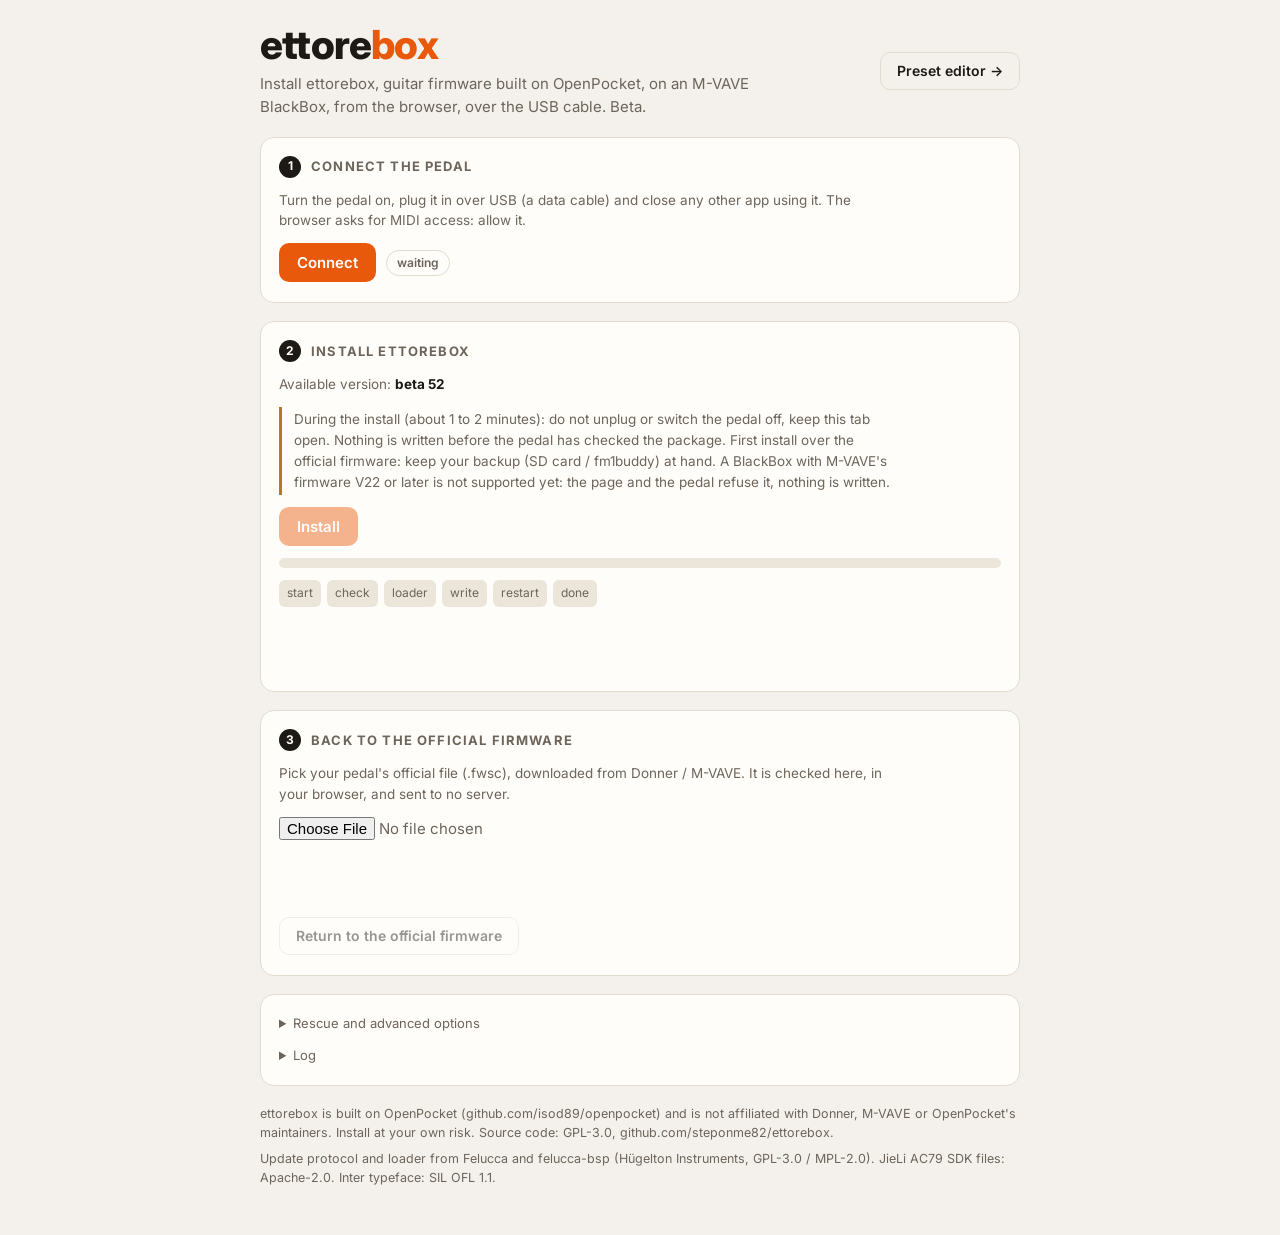
==== commit 4df27b6f: "ettorebox beta 53: the preset's input on the GT page, a scene's tone, no zoom After a gig: GUITAR TO" ====
--- a/docs/index.html
+++ b/docs/index.html
@@ -2,7 +2,7 @@
 <html lang="en">
 <head>
 <meta charset="utf-8">
-<meta name="viewport" content="width=device-width, initial-scale=1, viewport-fit=cover">
+<meta name="viewport" content="width=device-width, initial-scale=1, minimum-scale=1, maximum-scale=1, user-scalable=no, viewport-fit=cover">
 <title>ettorebox Installer</title>
 <meta name="description" content="Install OpenPocket on a Donner Pocket X or M-VAVE BlackBox from the browser, over USB.">
 <link rel="preconnect" href="https://fonts.googleapis.com">
@@ -12,6 +12,7 @@
 @media (prefers-color-scheme:dark){:root:not([data-theme="light"]){--bg:#121110;--panel:#1b1917;--ink:#ece7e0;--dim:#a39a8f;--line:#2e2a26;--acc:#ff7a29;--acc-ink:#1b1206;--ok:#5fcf74;--err:#ff6b6b;--warn:#e7b04b;--bar:#2a2622;--code:#24211e;color-scheme:dark}}
 :root[data-theme="dark"]{--bg:#121110;--panel:#1b1917;--ink:#ece7e0;--dim:#a39a8f;--line:#2e2a26;--acc:#ff7a29;--acc-ink:#1b1206;--ok:#5fcf74;--err:#ff6b6b;--warn:#e7b04b;--bar:#2a2622;--code:#24211e;color-scheme:dark}
 *{box-sizing:border-box}
+html,body{touch-action:pan-x pan-y;-webkit-text-size-adjust:100%;text-size-adjust:100%}
 body{margin:0;background:var(--bg);color:var(--ink);font:15px/1.55 Inter,system-ui,-apple-system,"Segoe UI",sans-serif;
   padding-left:max(16px,env(safe-area-inset-left,0px));padding-right:max(16px,env(safe-area-inset-right,0px));padding-block:24px 48px}
 .wrap{max-width:760px;margin:0 auto;display:flex;flex-direction:column;gap:18px}
